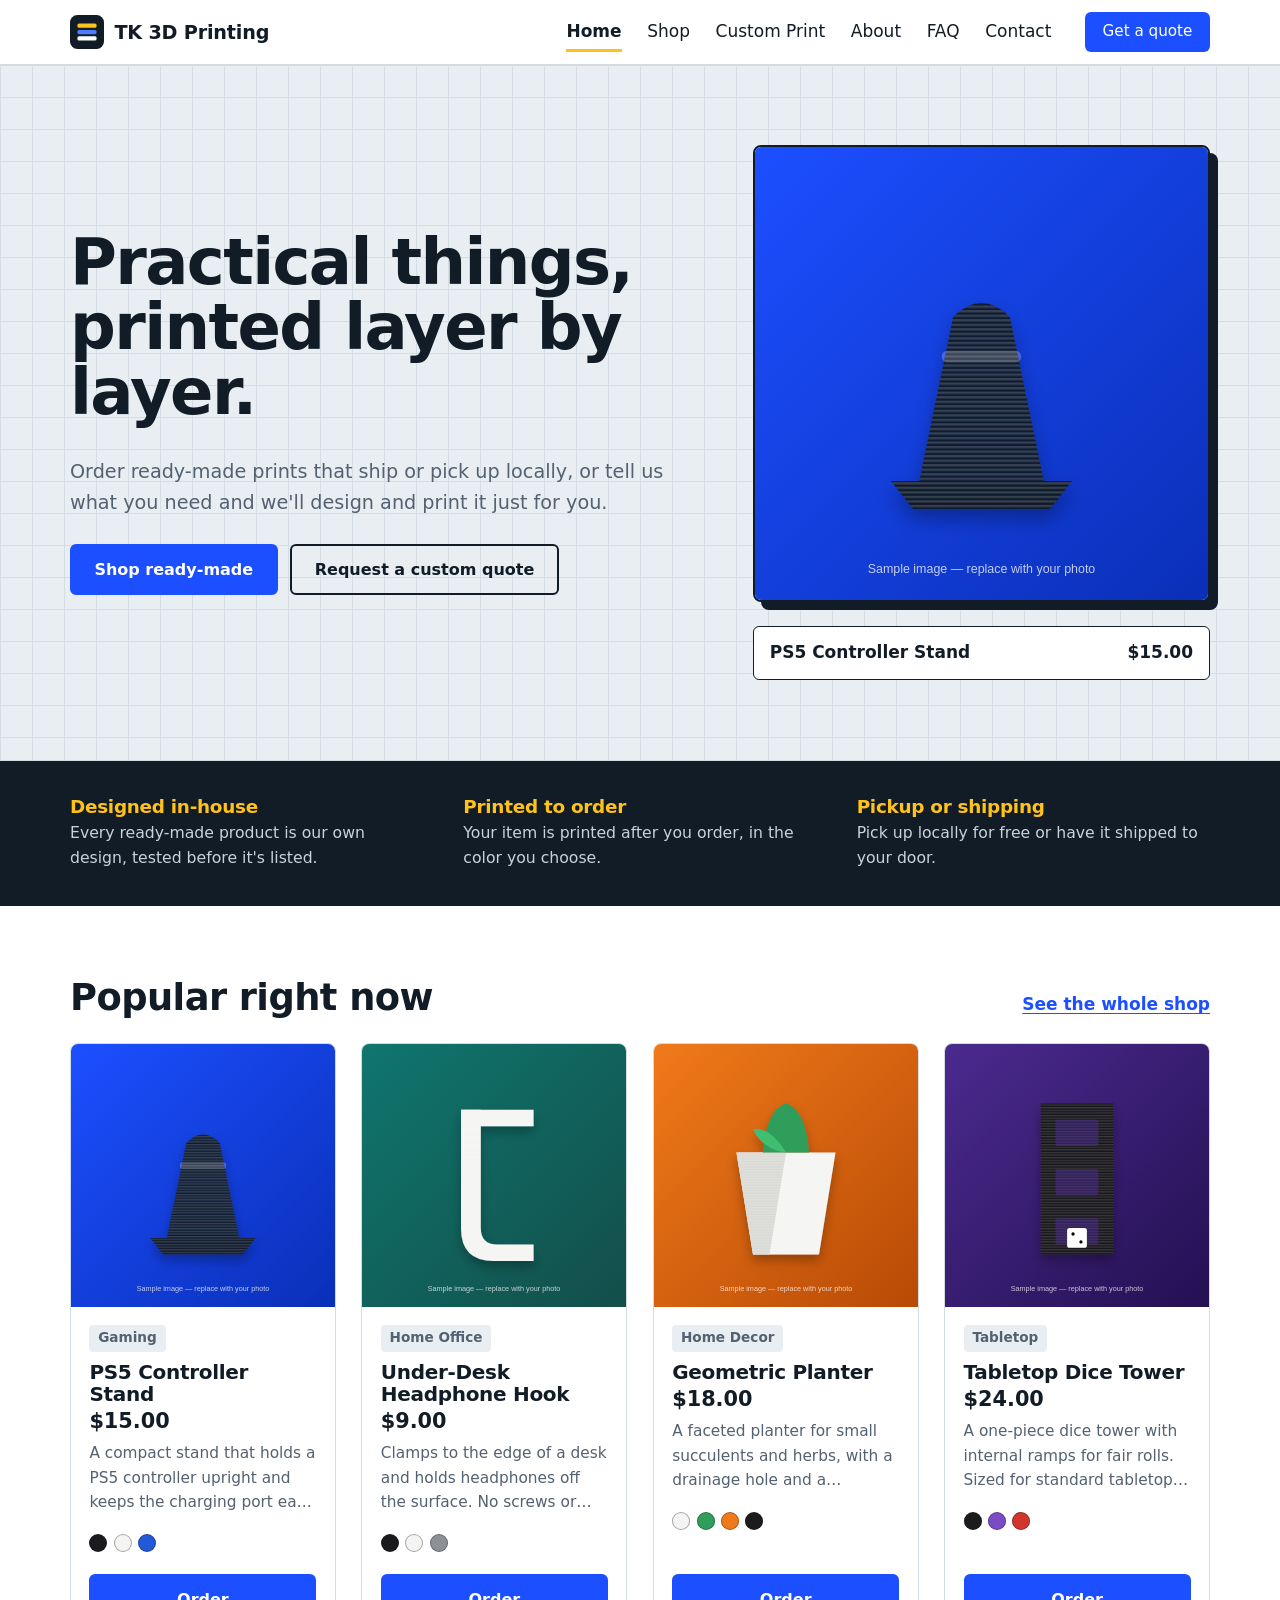
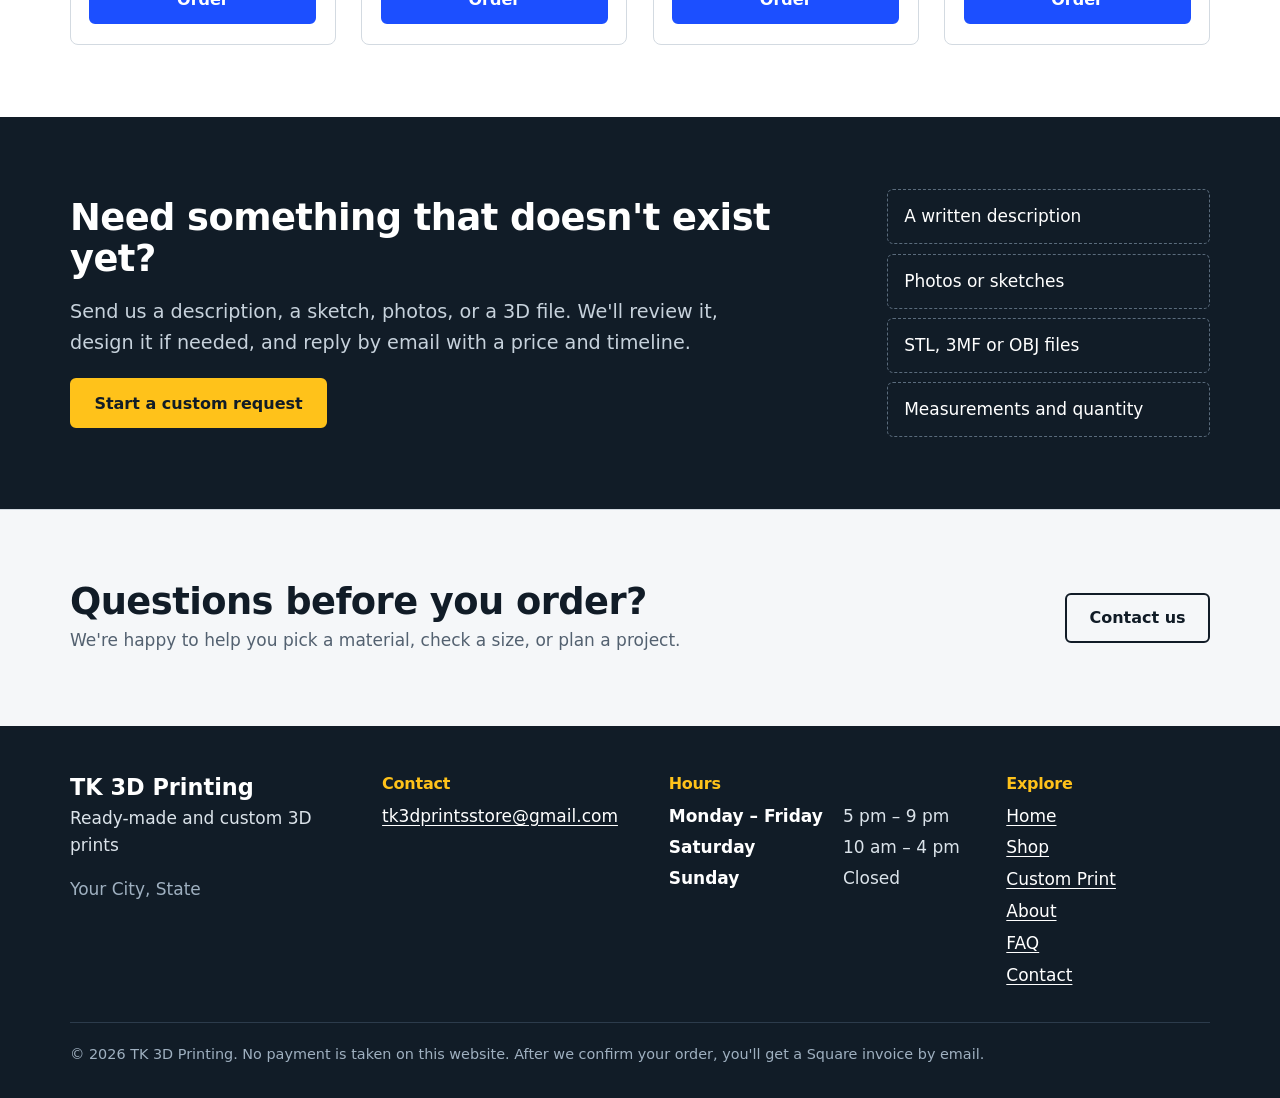
==== index.html @ cbbe2b10 "Add files via upload" ====
<!doctype html>
<html lang="en">
<head>
  <meta charset="utf-8">
  <meta name="viewport" content="width=device-width, initial-scale=1">
  <title>Ready-Made and Custom 3D Prints</title>
  <meta name="description" content="">
  <meta http-equiv="Content-Security-Policy" content="default-src 'self'; script-src 'self'; style-src 'self' 'unsafe-inline' https://fonts.googleapis.com; font-src https://fonts.gstatic.com; img-src 'self' data: blob:; connect-src 'self' https://script.google.com https://script.googleusercontent.com; form-action 'self'; base-uri 'self'; object-src 'none'">
  <meta name="referrer" content="strict-origin-when-cross-origin">
  <meta name="theme-color" content="#111c27">
  <link rel="icon" href="images/favicon.svg" type="image/svg+xml">
  <link rel="preconnect" href="https://fonts.googleapis.com">
  <link rel="preconnect" href="https://fonts.gstatic.com" crossorigin>
  <link rel="stylesheet" href="https://fonts.googleapis.com/css2?family=Bricolage+Grotesque:opsz,wght@12..96,500..800&family=Instrument+Sans:wght@400..700&display=swap">
  <link rel="stylesheet" href="css/styles.css">
</head>
<body>
  <a class="skip-link" href="#main">Skip to content</a>
  <div id="site-header"></div>
  <noscript><p class="noscript">This website needs JavaScript turned on to show products and forms.</p></noscript>
  <main id="main">
    <section class="hero plate">
      <div class="wrap hero-grid">
        <div class="hero-copy">
          <h1 data-bind="content.home.heroTitle"></h1>
          <p class="lead" data-bind="content.home.heroText"></p>
          <div class="btn-row">
            <a class="btn" href="shop.html" data-bind="content.home.heroPrimaryButton"></a>
            <a class="btn btn-ghost" href="custom.html#quote-form" data-bind="content.home.heroSecondaryButton"></a>
          </div>
        </div>
        <div class="hero-visual" id="hero-visual"></div>
      </div>
    </section>

    <section class="strip">
      <div class="wrap"><ul class="highlights" id="highlights"></ul></div>
    </section>

    <section class="section">
      <div class="wrap">
        <div class="section-head">
          <h2 data-bind="content.home.featuredTitle"></h2>
          <a class="text-link" href="shop.html" data-bind="content.home.featuredLink"></a>
        </div>
        <div class="product-grid product-grid-four" id="featured-grid"></div>
      </div>
    </section>

    <section class="custom-band">
      <div class="wrap custom-band-inner">
        <div>
          <h2 data-bind="content.home.customTitle"></h2>
          <p class="lead" data-bind="content.home.customText"></p>
          <a class="btn btn-signal" href="custom.html#quote-form" data-bind="content.home.customButton"></a>
        </div>
        <ul class="file-types" aria-label="What you can send us">
          <li>A written description</li>
          <li>Photos or sketches</li>
          <li>STL, 3MF or OBJ files</li>
          <li>Measurements and quantity</li>
        </ul>
      </div>
    </section>

    <section class="section cta">
      <div class="wrap cta-inner">
        <div>
          <h2 data-bind="content.home.ctaTitle"></h2>
          <p data-bind="content.home.ctaText"></p>
        </div>
        <a class="btn btn-ghost" href="contact.html" data-bind="content.home.ctaButton"></a>
      </div>
    </section>
  </main>
  <div id="site-footer"></div>
  <script src="data/business.js"></script>
  <script src="data/content.js"></script>
  <script src="data/products.js"></script>
  <script src="js/main.js"></script>
  <script src="js/home.js"></script>
</body>
</html>
---- css/styles.css ----
/* ==========================================================================
   TK 3D Printing — styles
   Colors and fonts are set once in :root just below. Change them there.
   ========================================================================== */
:root {
  --plate:  #e9eef2;   /* build-plate grey (page bands) */
  --grid:   #d5dde4;   /* grid lines on the plate */
  --paper:  #ffffff;
  --tint:   #f5f7f9;
  --ink:    #111c27;   /* main text + dark sections */
  --muted:  #536170;
  --line:   #d3dae1;
  --accent: #1c4fff;   /* buttons + links */
  --accent-dark: #0a2fb8;
  --signal: #ffc21a;   /* filament yellow highlight */
  --ok:     #137a4b;
  --err:    #b3261e;

  --font-display: "Bricolage Grotesque", "Trebuchet MS", system-ui, sans-serif;
  --font-body: "Instrument Sans", system-ui, -apple-system, "Segoe UI", Roboto, sans-serif;
  --radius: 8px;
  --wrap: 1140px;
}

*, *::before, *::after { box-sizing: border-box; }
[hidden] { display: none !important; }   /* makes the HTML "hidden" attribute always win */
html { -webkit-text-size-adjust: 100%; scroll-behavior: smooth; scroll-padding-top: 5rem; }
body { margin: 0; font: 400 1.0625rem/1.6 var(--font-body); color: var(--ink); background: var(--paper); }
img { max-width: 100%; height: auto; display: block; }
a { color: var(--accent); text-underline-offset: 3px; }
a:hover { color: var(--accent-dark); }
h1, h2, h3 { font-family: var(--font-display); line-height: 1.1; letter-spacing: -0.015em; margin: 0 0 .5em; font-weight: 700; }
h1 { font-size: clamp(2.3rem, 6.2vw, 4rem); letter-spacing: -0.025em; line-height: 1.02; }
h2 { font-size: clamp(1.6rem, 3.6vw, 2.3rem); }
h3 { font-size: 1.15rem; }
p { margin: 0 0 1em; }
:focus-visible { outline: 3px solid var(--accent); outline-offset: 3px; border-radius: 3px; }
.wrap { width: min(100% - 2.5rem, var(--wrap)); margin-inline: auto; }
.narrow { width: min(100% - 2.5rem, 760px); }
.visually-hidden { position: absolute !important; width: 1px; height: 1px; overflow: hidden; clip: rect(0 0 0 0); white-space: nowrap; }
.hp { position: absolute; left: -9999px; width: 1px; height: 1px; overflow: hidden; }
.skip-link { position: absolute; left: -999px; top: 0; background: var(--ink); color: #fff; padding: .6rem 1rem; z-index: 100; }
.skip-link:focus { left: 0; }
.noscript { background: var(--signal); margin: 0; padding: 1rem; text-align: center; font-weight: 600; }
.muted-on-dark { color: #9fb0c0; }
.lead { font-size: 1.2rem; color: var(--muted); max-width: 34em; }
.side-note { margin-top: 2rem; color: var(--muted); }

/* ---------- Header ---------- */
.site-header { position: sticky; top: 0; z-index: 50; background: rgba(255,255,255,.96); backdrop-filter: blur(8px); border-bottom: 1px solid var(--line); }
.header-inner { display: flex; align-items: center; justify-content: space-between; min-height: 64px; gap: 1rem; }
.brand { display: flex; align-items: center; gap: .65rem; font: 700 1.2rem var(--font-display); color: var(--ink); text-decoration: none; letter-spacing: -0.01em; }
.brand:hover { color: var(--ink); }
.nav-toggle { font: 600 .95rem var(--font-body); background: none; border: 1px solid var(--ink); color: var(--ink); border-radius: 6px; padding: .5rem .9rem; min-height: 44px; cursor: pointer; }
.site-nav { display: none; position: absolute; left: 0; right: 0; top: 100%; background: var(--paper); border-bottom: 1px solid var(--line); padding: .5rem 1.25rem 1.25rem; flex-direction: column; }
.site-nav.open { display: flex; }
.site-nav a { color: var(--ink); text-decoration: none; font-weight: 500; padding: .8rem 0; border-bottom: 1px solid var(--line); }
.site-nav a[aria-current="page"] { font-weight: 700; box-shadow: inset 4px 0 0 var(--signal); padding-left: .8rem; }
.site-nav .nav-cta { margin-top: 1rem; color: #fff; text-align: center; border: 0; }
@media (min-width: 900px) {
  .nav-toggle { display: none; }
  .site-nav { display: flex; position: static; flex-direction: row; align-items: center; gap: 1.6rem; border: 0; padding: 0; background: none; }
  .site-nav a { border: 0; padding: .4rem 0; box-shadow: none; }
  .site-nav a:not(.btn):hover { color: var(--accent); }
  .site-nav a[aria-current="page"] { box-shadow: inset 0 -3px 0 var(--signal); padding-left: 0; }
  .site-nav .nav-cta { margin: 0 0 0 .5rem; padding: .6rem 1.1rem; }
}

/* ---------- Buttons ---------- */
.btn { display: inline-block; font: 600 1rem/1.2 var(--font-body); text-align: center; text-decoration: none; background: var(--accent); color: #fff; border: 2px solid var(--accent); border-radius: 6px; padding: .85rem 1.4rem; min-height: 46px; cursor: pointer; transition: background .15s, border-color .15s, transform .1s; }
.btn:hover { background: var(--accent-dark); border-color: var(--accent-dark); color: #fff; }
.btn:active { transform: translateY(1px); }
.btn[disabled] { opacity: .6; cursor: wait; }
.btn-ghost { background: transparent; color: var(--ink); border-color: var(--ink); }
.btn-ghost:hover { background: var(--ink); border-color: var(--ink); color: #fff; }
.btn-signal { background: var(--signal); border-color: var(--signal); color: var(--ink); }
.btn-signal:hover { background: #ffd24d; border-color: #ffd24d; color: var(--ink); }
.btn-small { padding: .55rem 1rem; min-height: 40px; font-size: .95rem; }
.btn-block { width: 100%; }
.btn-row { display: flex; flex-wrap: wrap; gap: .8rem; margin-top: 1.6rem; }
.text-link { font-weight: 600; }
.link-button { background: none; border: 0; color: var(--accent); text-decoration: underline; cursor: pointer; font: inherit; padding: .4rem; min-height: 40px; }

/* ---------- Build-plate bands ---------- */
.plate { background-color: var(--plate); background-image: linear-gradient(var(--grid) 1px, transparent 1px), linear-gradient(90deg, var(--grid) 1px, transparent 1px); background-size: 32px 32px; }
.page-head { padding: clamp(2.5rem, 7vw, 4.5rem) 0 clamp(2rem, 5vw, 3rem); border-bottom: 1px solid var(--line); }
.page-head h1 { font-size: clamp(2.1rem, 5vw, 3.3rem); max-width: 16em; }
.page-head .lead { margin: 0; }

/* ---------- Hero ---------- */
.hero { padding: clamp(2.5rem, 7vw, 5rem) 0; border-bottom: 1px solid var(--line); }
.hero-grid { display: grid; gap: 2.5rem; align-items: center; }
.hero h1 { max-width: 11em; }
.hero-visual { max-width: 460px; width: 100%; justify-self: center; }
.print-frame { display: block; position: relative; aspect-ratio: 1; border: 2px solid var(--ink); border-radius: var(--radius); overflow: hidden; background: var(--paper); box-shadow: 8px 8px 0 var(--ink); }
.print-frame img { width: 100%; height: 100%; object-fit: cover; }
.spec-tag { display: flex; justify-content: space-between; gap: 1rem; margin: 1.5rem 0 0; padding: .75rem 1rem; background: var(--paper); border: 1px solid var(--ink); border-radius: 6px; font-weight: 600; }
.spec-price { font-variant-numeric: tabular-nums; }
@media (min-width: 860px) { .hero-grid { grid-template-columns: 1.15fr .85fr; gap: 4rem; } }

/* The one motion moment: the hero image "prints" in from the bottom, layer by layer. */
@media (prefers-reduced-motion: no-preference) {
  .print-frame img { animation: print 2.2s steps(36, end) .2s both; }
  .print-frame::after { content: ""; position: absolute; left: 0; right: 0; height: 4px; background: var(--signal); box-shadow: 0 0 12px var(--signal); animation: nozzle 2.2s steps(36, end) .2s both; }
}
@keyframes print { from { clip-path: inset(100% 0 0 0); } to { clip-path: inset(0 0 0 0); } }
@keyframes nozzle { from { top: 100%; opacity: 1; } 96% { opacity: 1; } to { top: 0; opacity: 0; } }

/* ---------- Highlights strip ---------- */
.strip { background: var(--ink); color: #fff; }
.highlights { list-style: none; margin: 0; padding: 1.75rem 0; display: grid; gap: 1.25rem; }
.highlights h3 { margin-bottom: .2rem; color: var(--signal); }
.highlights p { margin: 0; color: #c7d2dc; font-size: .98rem; }
@media (min-width: 760px) { .highlights { grid-template-columns: repeat(3, 1fr); gap: 2.5rem; padding: 2.25rem 0; } }

/* ---------- Sections ---------- */
.section { padding: clamp(2.5rem, 6vw, 4.5rem) 0; }
.section-tint { background: var(--tint); border-top: 1px solid var(--line); }
.section-head { display: flex; flex-wrap: wrap; align-items: baseline; justify-content: space-between; gap: .5rem 1.5rem; margin-bottom: 1.5rem; }
.section-head h2 { margin: 0; }

/* ---------- Product cards ---------- */
.product-grid { display: grid; gap: 1.25rem; grid-template-columns: 1fr; }
@media (min-width: 520px) { .product-grid { grid-template-columns: repeat(2, 1fr); } }
@media (min-width: 900px) { .product-grid { grid-template-columns: repeat(3, 1fr); gap: 1.6rem; } }
.card { background: var(--paper); border: 1px solid var(--line); border-radius: var(--radius); overflow: hidden; }
.card.pad { padding: 1.5rem; }
.product-card { display: flex; flex-direction: column; transition: border-color .15s; }
.product-card:hover, .product-card:focus-within { border-color: var(--ink); }
.card-media { display: block; aspect-ratio: 1; background: var(--plate); overflow: hidden; }
.card-media img { width: 100%; height: 100%; object-fit: cover; }
.card-body { display: flex; flex-direction: column; flex: 1; padding: 1.1rem 1.15rem 1.25rem; }
.card-title { margin: .1rem 0 .25rem; font-size: 1.25rem; }
.card-title a { color: var(--ink); text-decoration: none; }
.card-title a:hover { text-decoration: underline; }
.card-text { color: var(--muted); font-size: .96rem; margin-bottom: .9rem; display: -webkit-box; -webkit-line-clamp: 3; line-clamp: 3; -webkit-box-orient: vertical; overflow: hidden; }
.price { font: 700 1.3rem var(--font-display); margin: 0 0 .5rem; font-variant-numeric: tabular-nums; }
.price-large { font-size: 2rem; }
.tag { display: inline-block; align-self: flex-start; font-size: .85rem; font-weight: 600; color: var(--muted); background: var(--plate); border-radius: 4px; padding: .15rem .55rem; margin: 0 0 .5rem; }
.swatch-row { list-style: none; display: flex; flex-wrap: wrap; gap: .4rem; padding: 0; margin: 0 0 1.1rem; }
.card-body .btn { margin-top: auto; }
.swatch { display: inline-block; width: 18px; height: 18px; border-radius: 50%; border: 1px solid rgba(17,28,39,.35); flex: none; vertical-align: middle; }
.swatch-none { background: repeating-linear-gradient(45deg, #fff, #fff 3px, #d5dde4 3px, #d5dde4 6px); }

@media (min-width: 1000px) { .product-grid-four { grid-template-columns: repeat(4, 1fr); } }

/* ---------- Shop toolbar ---------- */
.toolbar { display: flex; flex-wrap: wrap; gap: 1rem; align-items: center; justify-content: space-between; margin-bottom: 1rem; }
.pills { display: flex; flex-wrap: wrap; gap: .5rem; }
.pill { font: 600 .95rem var(--font-body); border: 1.5px solid var(--ink); background: var(--paper); color: var(--ink); border-radius: 999px; padding: .5rem 1rem; min-height: 42px; cursor: pointer; }
.pill:hover { background: var(--plate); }
.pill[aria-pressed="true"] { background: var(--ink); color: #fff; }
.search input { width: 100%; min-width: 230px; }
.result-count { color: var(--muted); font-size: .95rem; margin-bottom: 1.2rem; }
.empty { text-align: center; padding: 3rem 1rem; color: var(--muted); border: 2px dashed var(--line); border-radius: var(--radius); }

/* ---------- Custom band ---------- */
.custom-band { background: var(--ink); color: #fff; padding: clamp(2.5rem, 6vw, 4.5rem) 0; }
.custom-band .lead { color: #c7d2dc; }
.custom-band-inner { display: grid; gap: 2rem; align-items: center; }
.file-types { list-style: none; margin: 0; padding: 0; display: grid; gap: .6rem; }
.file-types li { border: 1.5px dashed #5a6b7c; border-radius: 6px; padding: .8rem 1rem; font-weight: 500; }
@media (min-width: 860px) { .custom-band-inner { grid-template-columns: 1.4fr .6fr; gap: 4rem; } }

/* ---------- CTA ---------- */
.cta { background: var(--tint); border-top: 1px solid var(--line); }
.cta-inner { display: flex; flex-wrap: wrap; align-items: center; justify-content: space-between; gap: 1.25rem; }
.cta h2 { margin-bottom: .25rem; } .cta p { margin: 0; color: var(--muted); }

/* ---------- Process (a real sequence, so numbered) ---------- */
.process { list-style: none; counter-reset: step; margin: 1.5rem 0 0; padding: 0; display: grid; gap: 1.5rem; }
.process li { counter-increment: step; position: relative; padding-left: 3.4rem; }
.process li::before { content: counter(step); position: absolute; left: 0; top: 0; width: 2.4rem; height: 2.4rem; display: grid; place-items: center; background: var(--ink); color: var(--signal); border-radius: 50%; font: 700 1.1rem var(--font-display); }
.process h3 { margin-bottom: .2rem; } .process p { margin: 0; color: var(--muted); font-size: .98rem; }
@media (min-width: 900px) {
  .process { grid-template-columns: repeat(5, 1fr); gap: 1.25rem; }
  .process li { padding: 3.3rem 0 0; }
}

/* ---------- Product page ---------- */
.crumbs { font-size: .95rem; color: var(--muted); margin-bottom: 1.5rem; }
.product-layout { display: grid; gap: 2rem; }
.product-media { border: 1px solid var(--line); border-radius: var(--radius); overflow: hidden; background: var(--plate); align-self: start; }
.product-media img { width: 100%; aspect-ratio: 1; object-fit: cover; }
.product-info h1 { font-size: clamp(2rem, 4.5vw, 2.8rem); }
.product-desc { color: var(--muted); font-size: 1.1rem; margin-bottom: 1.5rem; }
@media (min-width: 860px) { .product-layout { grid-template-columns: 1.05fr .95fr; gap: 3.5rem; } .product-media { position: sticky; top: 5.5rem; } }
.order-form { border-top: 1px solid var(--line); padding-top: 1.5rem; display: grid; gap: 1.1rem; }
.order-total { font-weight: 600; margin: .3rem 0 0; }
.total { font: 700 1.5rem var(--font-display); margin-left: .3rem; font-variant-numeric: tabular-nums; }
.not-found { text-align: center; padding: 3rem 0; }

/* ---------- Forms ---------- */
.stack-form { display: grid; gap: 1.25rem; margin-top: 1.5rem; }
.field { display: grid; gap: .4rem; min-width: 0; }
label, legend { font-weight: 600; font-size: .98rem; padding: 0; }
input, select, textarea { font: 400 1rem/1.4 var(--font-body); color: var(--ink); background: var(--paper); border: 1.5px solid #8a97a4; border-radius: 6px; padding: .75rem .85rem; width: 100%; min-height: 46px; }
textarea { resize: vertical; }
input:focus, select:focus, textarea:focus { outline: 3px solid rgba(28,79,255,.35); border-color: var(--accent); }
input[type="file"] { padding: .55rem; background: var(--tint); }
input[type="radio"] { width: auto; min-height: 0; accent-color: var(--accent); }
[aria-invalid="true"] { border-color: var(--err); }
.field-error { color: var(--err); font-size: .93rem; font-weight: 500; margin: 0; }
.hint { color: var(--muted); font-size: .9rem; margin: 0; }
fieldset { border: 0; margin: 0; padding: 0; min-width: 0; }
.group { background: var(--paper); border: 1px solid var(--line); border-radius: var(--radius); padding: 1.25rem; display: grid; gap: 1rem; }
.group legend { font: 700 1.15rem var(--font-display); padding: 0 .4rem; margin-left: -.4rem; }
.grid-2, .grid-4 { display: grid; gap: 1rem; }
@media (min-width: 640px) { .grid-2 { grid-template-columns: 1fr 1fr; } .grid-4 { grid-template-columns: repeat(4, 1fr); } }
@media (max-width: 639px) { .grid-4 { grid-template-columns: 1fr 1fr; } }
.notice { background: #fff6d6; border-left: 5px solid var(--signal); padding: .9rem 1.1rem; border-radius: 4px; margin: 1rem 0 0; }
.form-status { border-radius: 6px; padding: .9rem 1.1rem; }
.form-status p { margin: 0 0 .4rem; } .form-status p:last-child { margin: 0; }
.form-status.error { background: #fdeceb; border: 1px solid var(--err); color: #6d150f; }
.form-status.ok { background: #e6f5ed; border: 1px solid var(--ok); }
.success { border: 2px solid var(--ok); background: #f0faf4; border-radius: var(--radius); padding: 1.5rem; margin-top: 1.5rem; }
.success h2 { color: var(--ok); }
.summary { font-weight: 600; }

.choices { display: flex; flex-wrap: wrap; gap: .6rem; }
.choices-stack { flex-direction: column; }
.choice { display: flex; align-items: center; gap: .55rem; border: 1.5px solid #8a97a4; border-radius: 6px; padding: .6rem .85rem; min-height: 46px; cursor: pointer; font-weight: 500; background: var(--paper); }
.choice:has(input:checked) { border-color: var(--accent); box-shadow: 0 0 0 1.5px var(--accent); background: #f2f5ff; }
.choice:has(input:focus-visible) { outline: 3px solid rgba(28,79,255,.35); outline-offset: 2px; }
.choice-wide { align-items: flex-start; }
.choice-wide span { display: grid; gap: .1rem; }
.choice-wide small { color: var(--muted); font-weight: 400; font-size: .88rem; }
.stepper { display: inline-flex; max-width: 190px; }
.stepper button { width: 48px; min-height: 46px; font-size: 1.4rem; background: var(--tint); border: 1.5px solid #8a97a4; cursor: pointer; color: var(--ink); }
.stepper button:first-child { border-radius: 6px 0 0 6px; } .stepper button:last-child { border-radius: 0 6px 6px 0; }
.stepper input { text-align: center; border-radius: 0; border-left: 0; border-right: 0; -moz-appearance: textfield; }
.stepper input::-webkit-outer-spin-button, .stepper input::-webkit-inner-spin-button { -webkit-appearance: none; margin: 0; }

.file-list { list-style: none; margin: .25rem 0 0; padding: 0; display: grid; gap: .5rem; }
.file-list li { display: flex; align-items: center; gap: .75rem; border: 1px solid var(--line); border-radius: 6px; padding: .4rem .6rem; background: var(--paper); }
.thumb { width: 48px; height: 48px; object-fit: cover; border-radius: 4px; flex: none; }
.thumb-file { display: grid; place-items: center; background: var(--ink); color: var(--signal); font: 700 .8rem var(--font-display); }
.file-name { flex: 1; min-width: 0; overflow: hidden; text-overflow: ellipsis; white-space: nowrap; font-size: .95rem; }
.file-size { color: var(--muted); font-size: .85rem; white-space: nowrap; }

/* ---------- FAQ ---------- */
.faq { border-top: 1px solid var(--line); }
.faq-item { border-bottom: 1px solid var(--line); }
.faq-item summary { cursor: pointer; list-style: none; font: 600 1.15rem var(--font-display); padding: 1.1rem 2.5rem 1.1rem 0; position: relative; }
.faq-item summary::-webkit-details-marker { display: none; }
.faq-item summary::after { content: "+"; position: absolute; right: .3rem; top: 50%; translate: 0 -50%; font-size: 1.6rem; color: var(--accent); transition: rotate .2s; }
.faq-item[open] summary::after { rotate: 45deg; }
.faq-item p { color: var(--muted); padding-right: 2rem; }

/* ---------- About / Contact ---------- */
.prose p { font-size: 1.12rem; }
.two-services { display: grid; gap: 1rem; margin-top: 2.5rem; }
.two-services p { color: var(--muted); }
@media (min-width: 640px) { .two-services { grid-template-columns: 1fr 1fr; } }
.contact-grid { display: grid; gap: 2.5rem; }
@media (min-width: 860px) { .contact-grid { grid-template-columns: .9fr 1.1fr; gap: 4rem; } .contact-grid .stack-form { margin-top: 0; } }
.contact-block { margin-bottom: 1.5rem; } .contact-block h2 { font-size: 1.15rem; margin-bottom: .3rem; }
.contact-block p { margin: 0 0 .2rem; }
.plain-links { list-style: none; padding: 0; margin: 0; display: flex; flex-wrap: wrap; gap: .4rem 1.2rem; }
.hours { display: grid; grid-template-columns: auto 1fr; gap: .25rem 1.25rem; margin: 0; }
.hours dt { font-weight: 600; } .hours dd { margin: 0; white-space: nowrap; }

/* ---------- Footer ---------- */
.site-footer { background: var(--ink); color: #dbe3ea; margin-top: 0; }
.site-footer a { color: #fff; }
.footer-grid { display: grid; gap: 2rem; padding: 3rem 0 2rem; }
@media (min-width: 760px) { .footer-grid { grid-template-columns: 1.1fr 1fr 1.2fr .8fr; } }
.footer-brand { font: 700 1.4rem var(--font-display); color: #fff; margin-bottom: .3rem; }
.footer-head { font: 700 1rem var(--font-display); color: var(--signal); margin-bottom: .6rem; }
.footer-links { list-style: none; padding: 0; margin: 0; display: grid; gap: .3rem; }
.site-footer .hours dt { color: #fff; }
.footer-base { border-top: 1px solid #2c3b4b; padding: 1.25rem 0 2rem; font-size: .9rem; color: #9fb0c0; }
.footer-base p { margin: 0; }
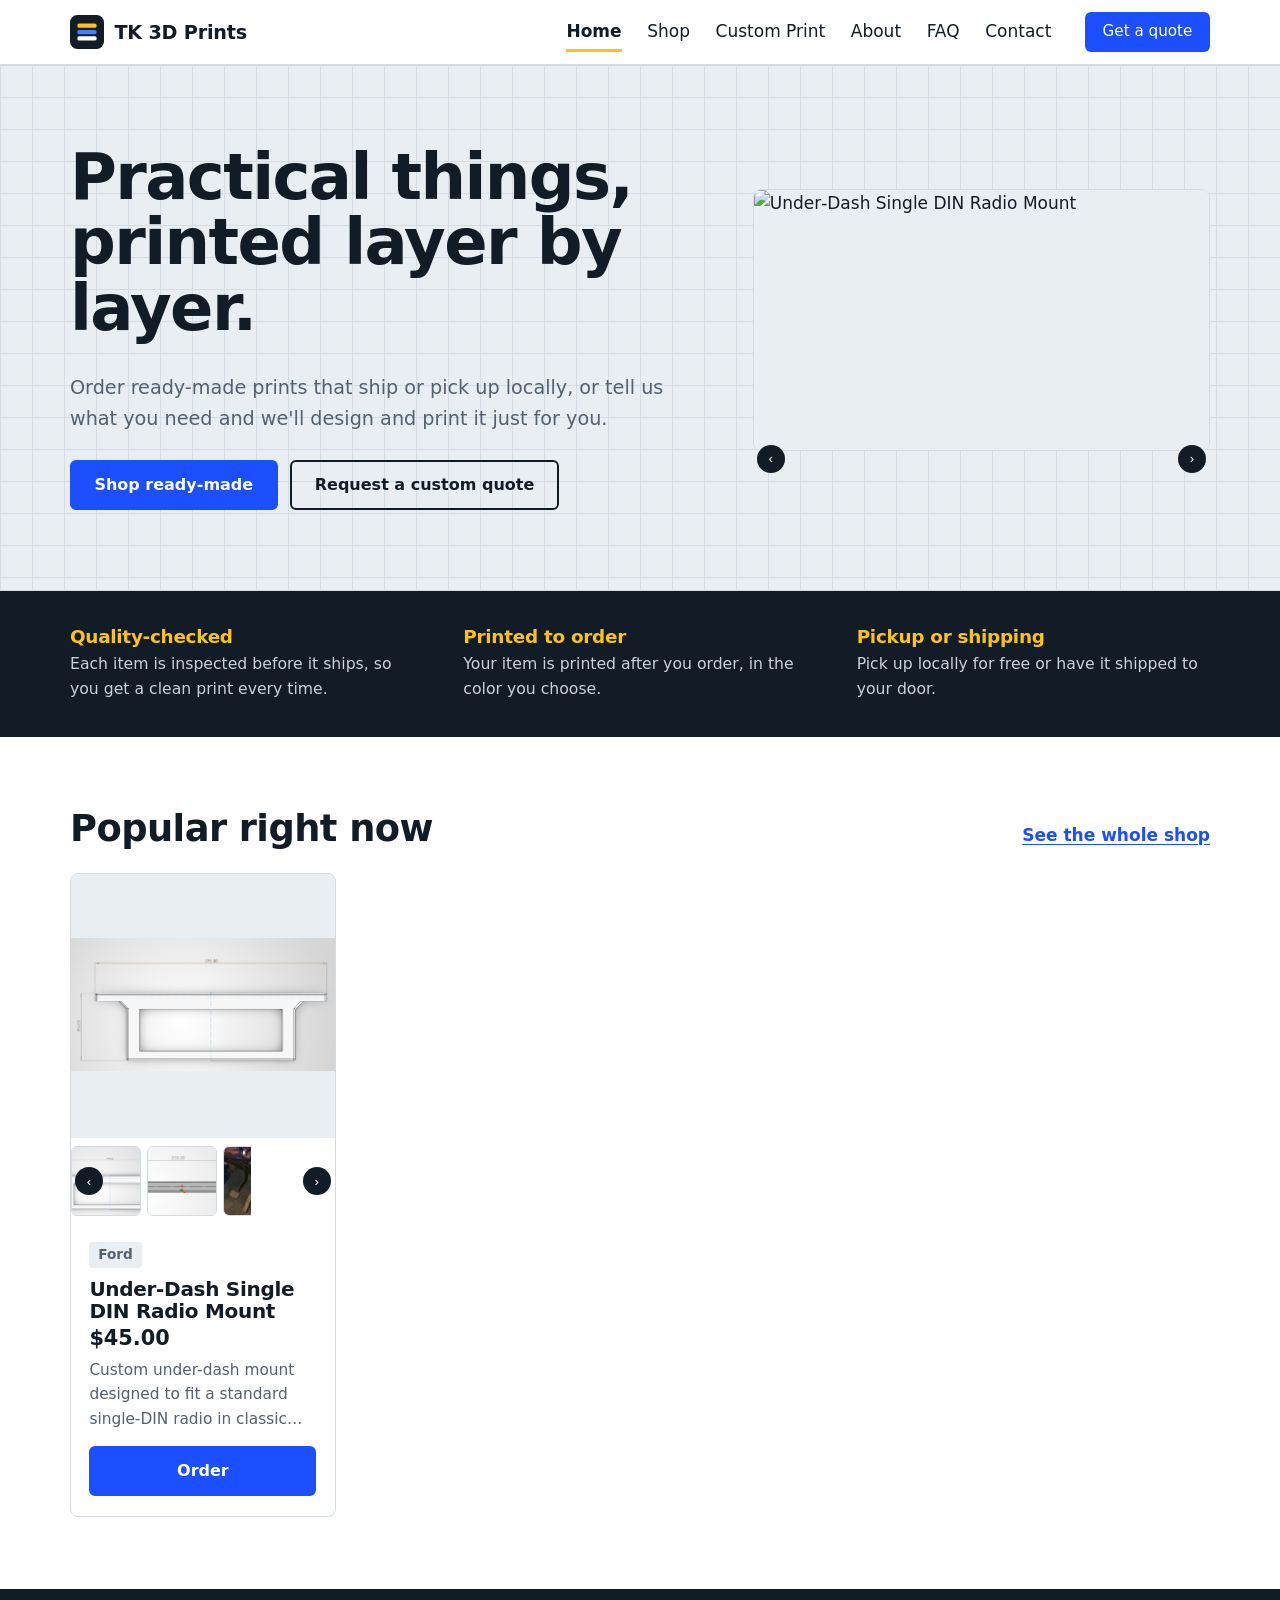
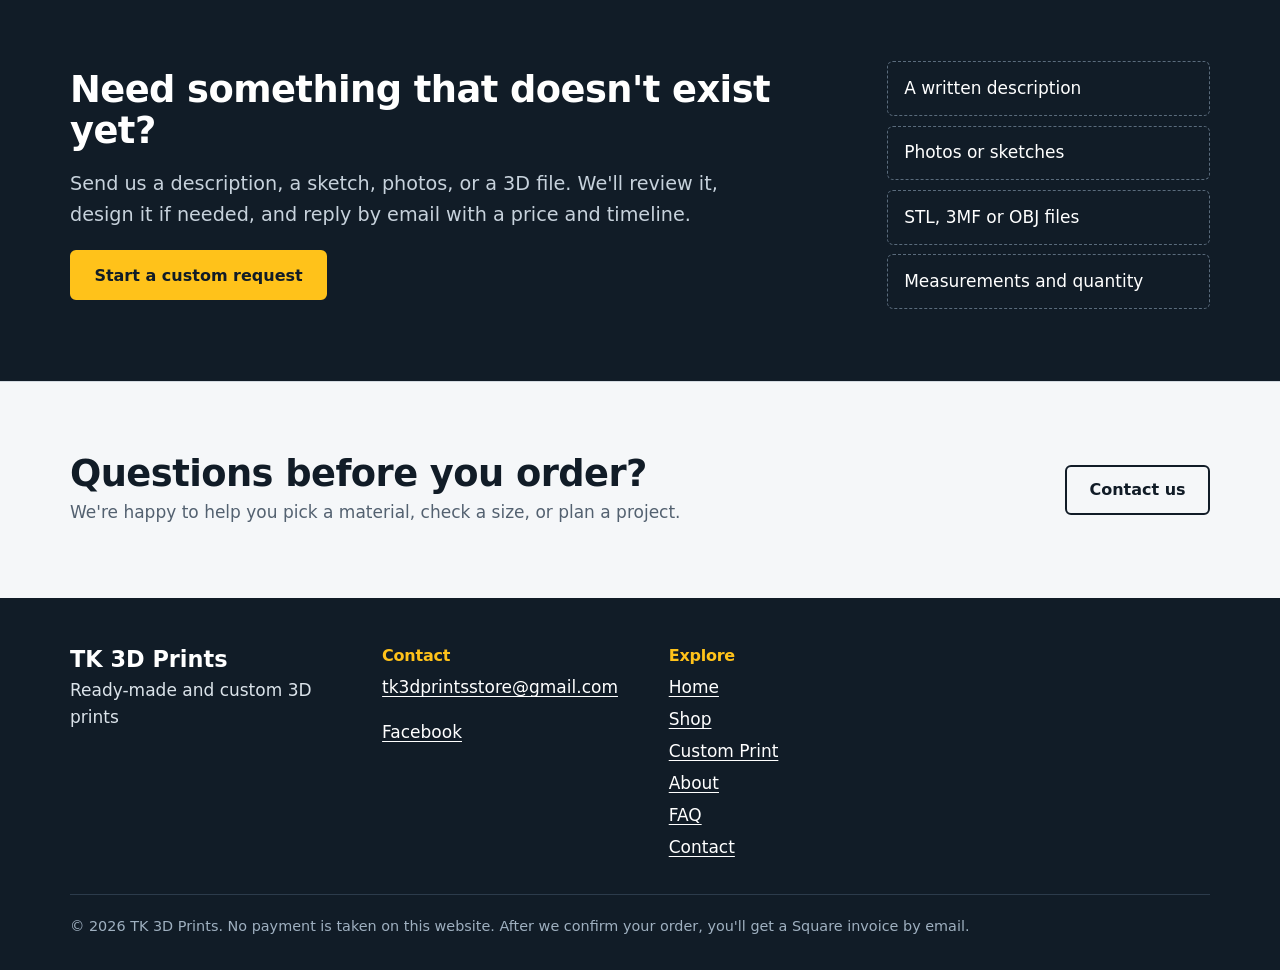
==== commit 5f0a176c: "Update hero-visual section with product media Replaced hero-visual div with a new structure includin" ====
--- a/index.html
+++ b/index.html
@@ -29,7 +29,18 @@
             <a class="btn btn-ghost" href="custom.html#quote-form" data-bind="content.home.heroSecondaryButton"></a>
           </div>
         </div>
-        <div class="hero-visual" id="hero-visual"></div>
+        <div class="hero-visual">
+  <div class="product-media">
+    <img src="images/ford-radio-mount.jpg" alt="Under‑Dash Single DIN Radio Mount">
+  </div>
+
+  <div class="card-gallery-wrapper">
+    <button class="arrow left">‹</button>
+    <div class="card-gallery"></div>
+    <button class="arrow right">›</button>
+  </div>
+</div>
+
       </div>
     </section>
 
--- a/css/styles.css
+++ b/css/styles.css
@@ -260,6 +260,80 @@
 .hours { display: grid; grid-template-columns: auto 1fr; gap: .25rem 1.25rem; margin: 0; }
 .hours dt { font-weight: 600; } .hours dd { margin: 0; white-space: nowrap; }
 
+.card-gallery {
+  display: flex;
+  gap: 6px;
+  margin: 8px 0;
+}
+
+.card-gallery .thumb {
+  width: 70px;
+  height: 70px;
+  object-fit: cover;
+  border-radius: 6px;
+  border: 1px solid var(--line);
+}
+
+.card-gallery-wrapper {
+  position: relative;
+}
+.arrow {
+  position: absolute;
+  top: 50%;
+  transform: translateY(-50%);
+  background: var(--ink);
+  color: #fff;
+  border: none;
+  border-radius: 50%;
+  width: 28px;
+  height: 28px;
+  cursor: pointer;
+}
+.arrow.left { left: 4px; }
+.arrow.right { right: 4px; }
+
+.card-gallery {
+  display: flex;
+  overflow-x: auto;       /* enables horizontal scrolling */
+  scroll-behavior: smooth;
+  gap: 6px;
+  margin: 8px 0;
+  scroll-snap-type: x mandatory; /* optional for smoother snapping */
+}
+
+.card-gallery .thumb {
+  flex: none;             /* prevents shrinking */
+  width: 70px;
+  height: 70px;
+  object-fit: cover;
+  border-radius: 6px;
+  border: 1px solid var(--line);
+  scroll-snap-align: start; /* optional for snapping */
+}
+
+.card-gallery {
+  max-width: 180px;   /* 👈 forces overflow so arrows can scroll */
+}
+
+.card-media img {
+  width: 100%;
+  max-height: 260px;       /* keeps it from being too tall */
+  object-fit: contain;     /* preserves proportions without cropping */
+  object-position: center; /* centers the drawing */
+  background-color: var(--plate); /* optional neutral backdrop */
+}
+
+.product-media img {
+  width: 100%;
+  max-height: 260px;        /* keeps tall drawings from stretching */
+  object-fit: contain;      /* preserves proportions */
+  object-position: center;  /* centers the drawing */
+  background-color: var(--plate);
+}
+
+
+
+
 /* ---------- Footer ---------- */
 .site-footer { background: var(--ink); color: #dbe3ea; margin-top: 0; }
 .site-footer a { color: #fff; }
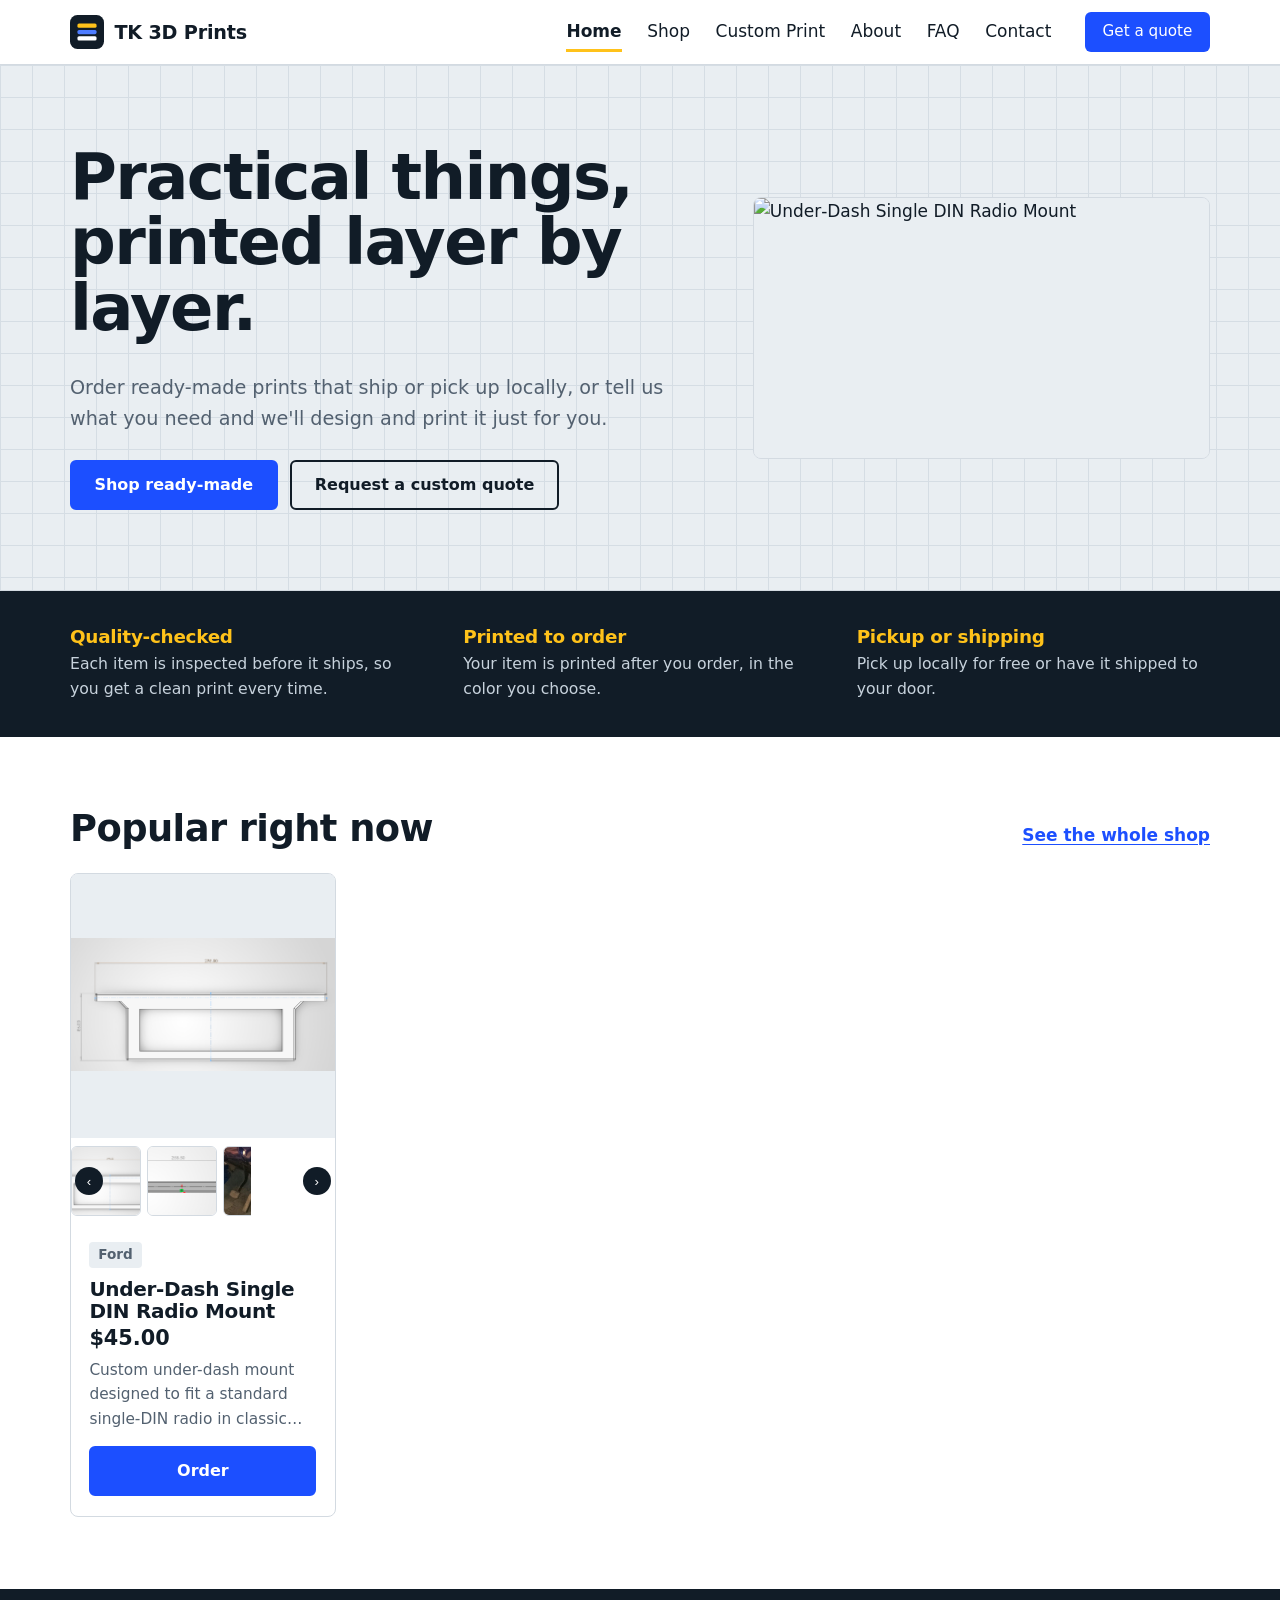
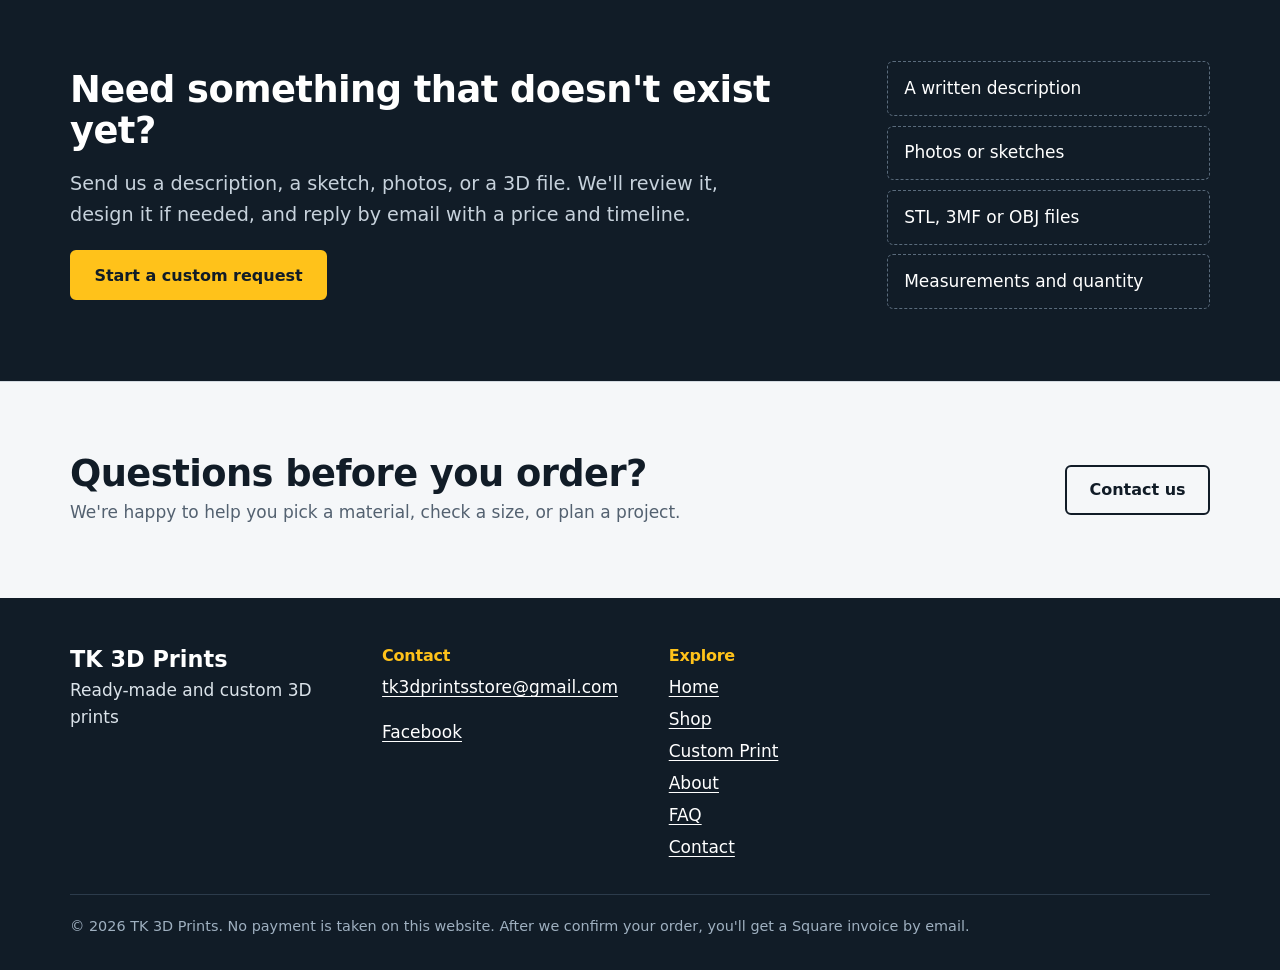
==== commit 2ee3b3a1: "Refactor product media and remove gallery script Removed the gallery script and adjusted the product" ====
--- a/index.html
+++ b/index.html
@@ -30,22 +30,17 @@
           </div>
         </div>
         <div class="hero-visual">
-  <div class="product-media">
-    <img src="images/ford-radio-mount.jpg" alt="Under‑Dash Single DIN Radio Mount">
-  </div>
-
-  <div class="card-gallery-wrapper">
-    <button class="arrow left">‹</button>
-    <div class="card-gallery"></div>
-    <button class="arrow right">›</button>
-  </div>
-</div>
-
+          <div class="product-media">
+            <img src="images/ford-radio-mount.jpg" alt="Under‑Dash Single DIN Radio Mount">
+          </div>
+        </div>
       </div>
     </section>
 
     <section class="strip">
-      <div class="wrap"><ul class="highlights" id="highlights"></ul></div>
+      <div class="wrap">
+        <ul class="highlights" id="highlights"></ul>
+      </div>
     </section>
 
     <section class="section">
@@ -84,6 +79,7 @@
       </div>
     </section>
   </main>
+
   <div id="site-footer"></div>
   <script src="data/business.js"></script>
   <script src="data/content.js"></script>
--- a/css/styles.css
+++ b/css/styles.css
@@ -331,6 +331,44 @@
   background-color: var(--plate);
 }
 
+.hero-visual .card-gallery-wrapper {
+  position: relative;
+  margin-top: 0.75rem;
+  display: flex;
+  align-items: center;
+  justify-content: center;
+  gap: 6px;
+}
+
+.hero-visual .card-gallery {
+  display: flex;
+  overflow-x: auto;
+  scroll-behavior: smooth;
+  gap: 6px;
+  scroll-snap-type: x mandatory;
+}
+
+.hero-visual .thumb {
+  flex: none;
+  width: 70px;
+  height: 70px;
+  object-fit: contain;
+  border-radius: 6px;
+  border: 1px solid var(--line);
+  scroll-snap-align: start;
+}
+
+.hero-visual .arrow {
+  background: var(--ink);
+  color: #fff;
+  border: none;
+  border-radius: 50%;
+  width: 28px;
+  height: 28px;
+  cursor: pointer;
+}
+
+
 
 
 
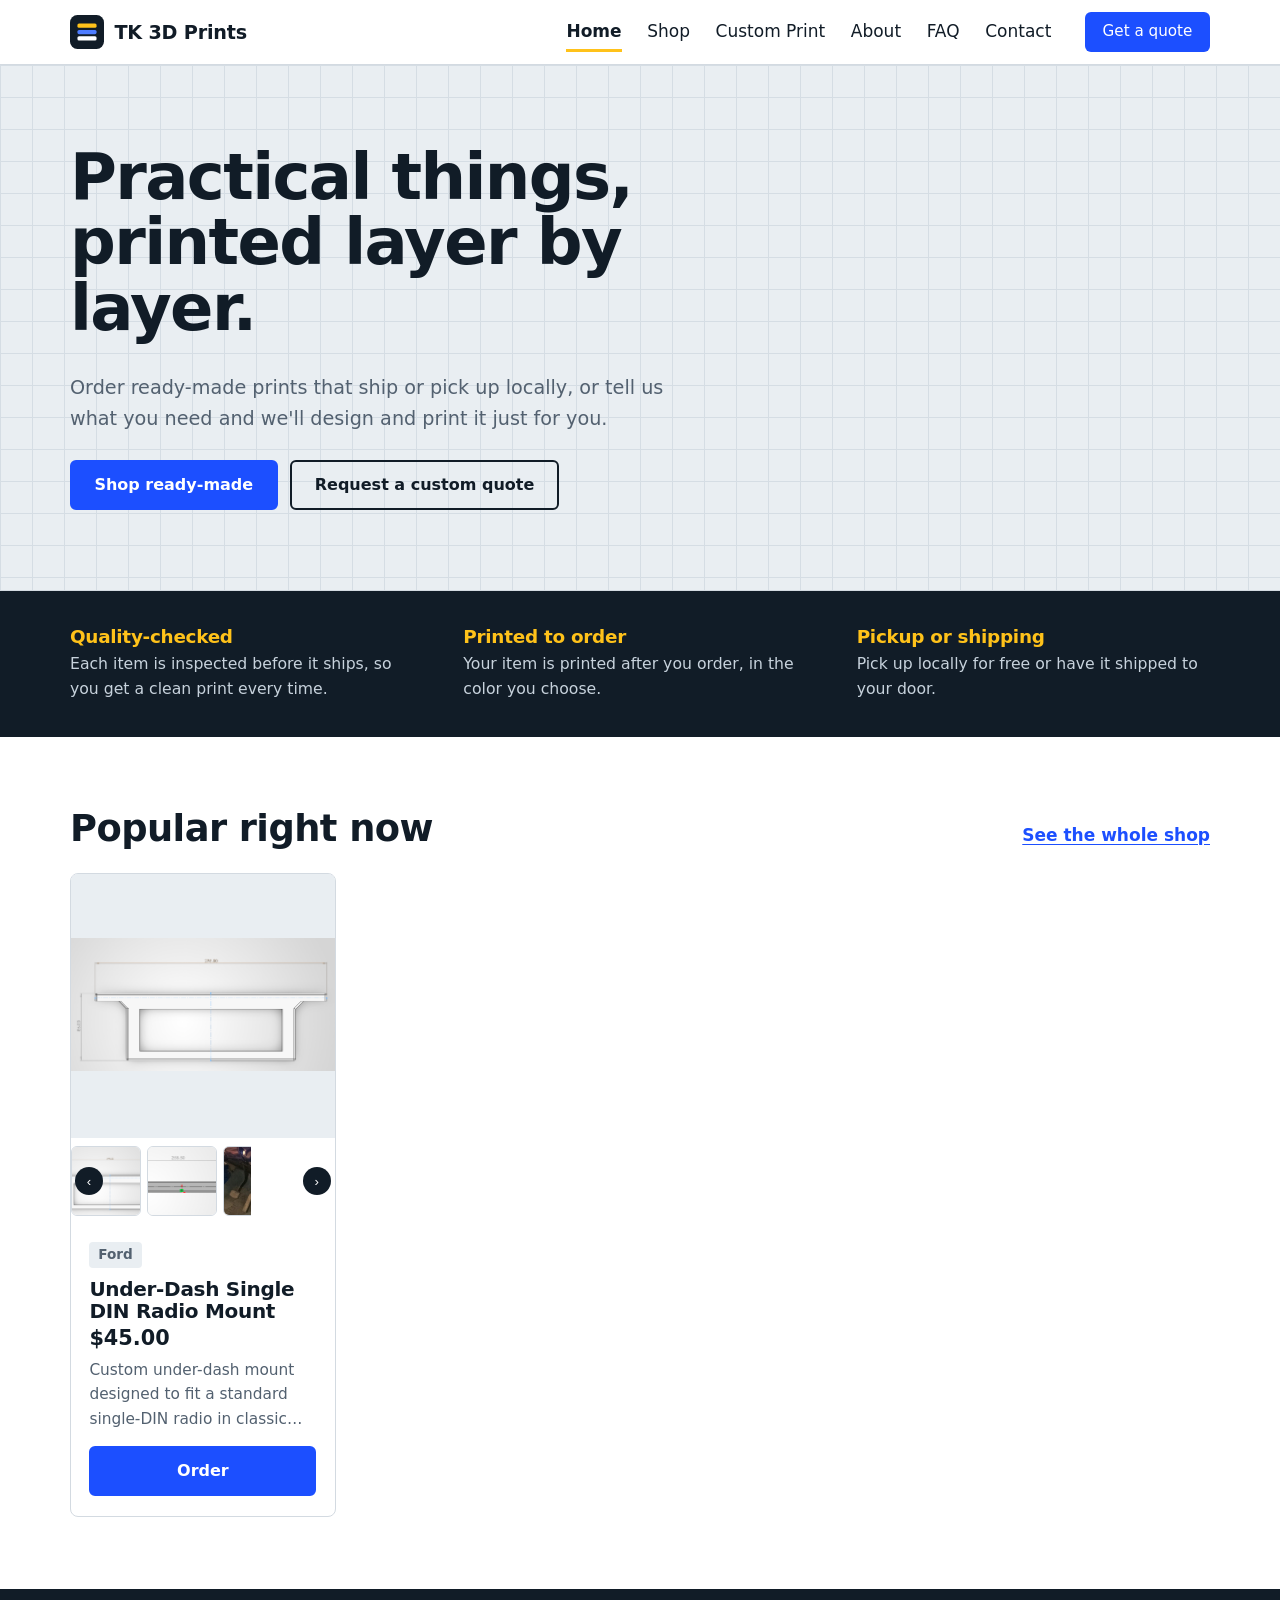
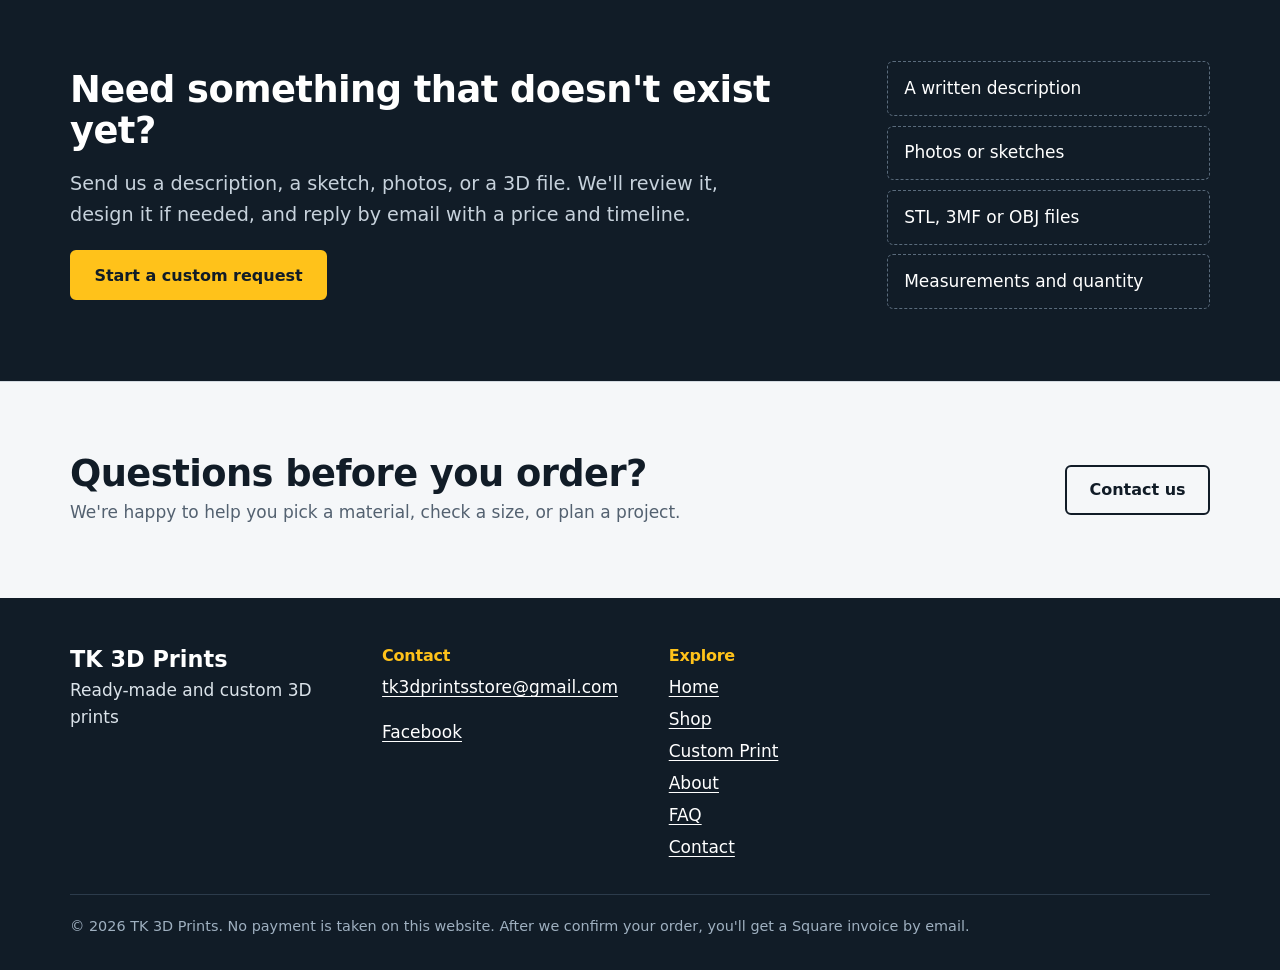
==== commit ca6f11d3: "Remove hero visual and product media from index.html Removed hero visual section including product m" ====
--- a/index.html
+++ b/index.html
@@ -18,6 +18,7 @@
   <a class="skip-link" href="#main">Skip to content</a>
   <div id="site-header"></div>
   <noscript><p class="noscript">This website needs JavaScript turned on to show products and forms.</p></noscript>
+
   <main id="main">
     <section class="hero plate">
       <div class="wrap hero-grid">
@@ -29,11 +30,9 @@
             <a class="btn btn-ghost" href="custom.html#quote-form" data-bind="content.home.heroSecondaryButton"></a>
           </div>
         </div>
-        <div class="hero-visual">
-          <div class="product-media">
-            <img src="images/ford-radio-mount.jpg" alt="Under‑Dash Single DIN Radio Mount">
-          </div>
-        </div>
+
+        <!-- HERO IMAGE REMOVED -->
+        <!-- No hero-visual, no product-media, no img -->
       </div>
     </section>
 
@@ -81,6 +80,7 @@
   </main>
 
   <div id="site-footer"></div>
+
   <script src="data/business.js"></script>
   <script src="data/content.js"></script>
   <script src="data/products.js"></script>
